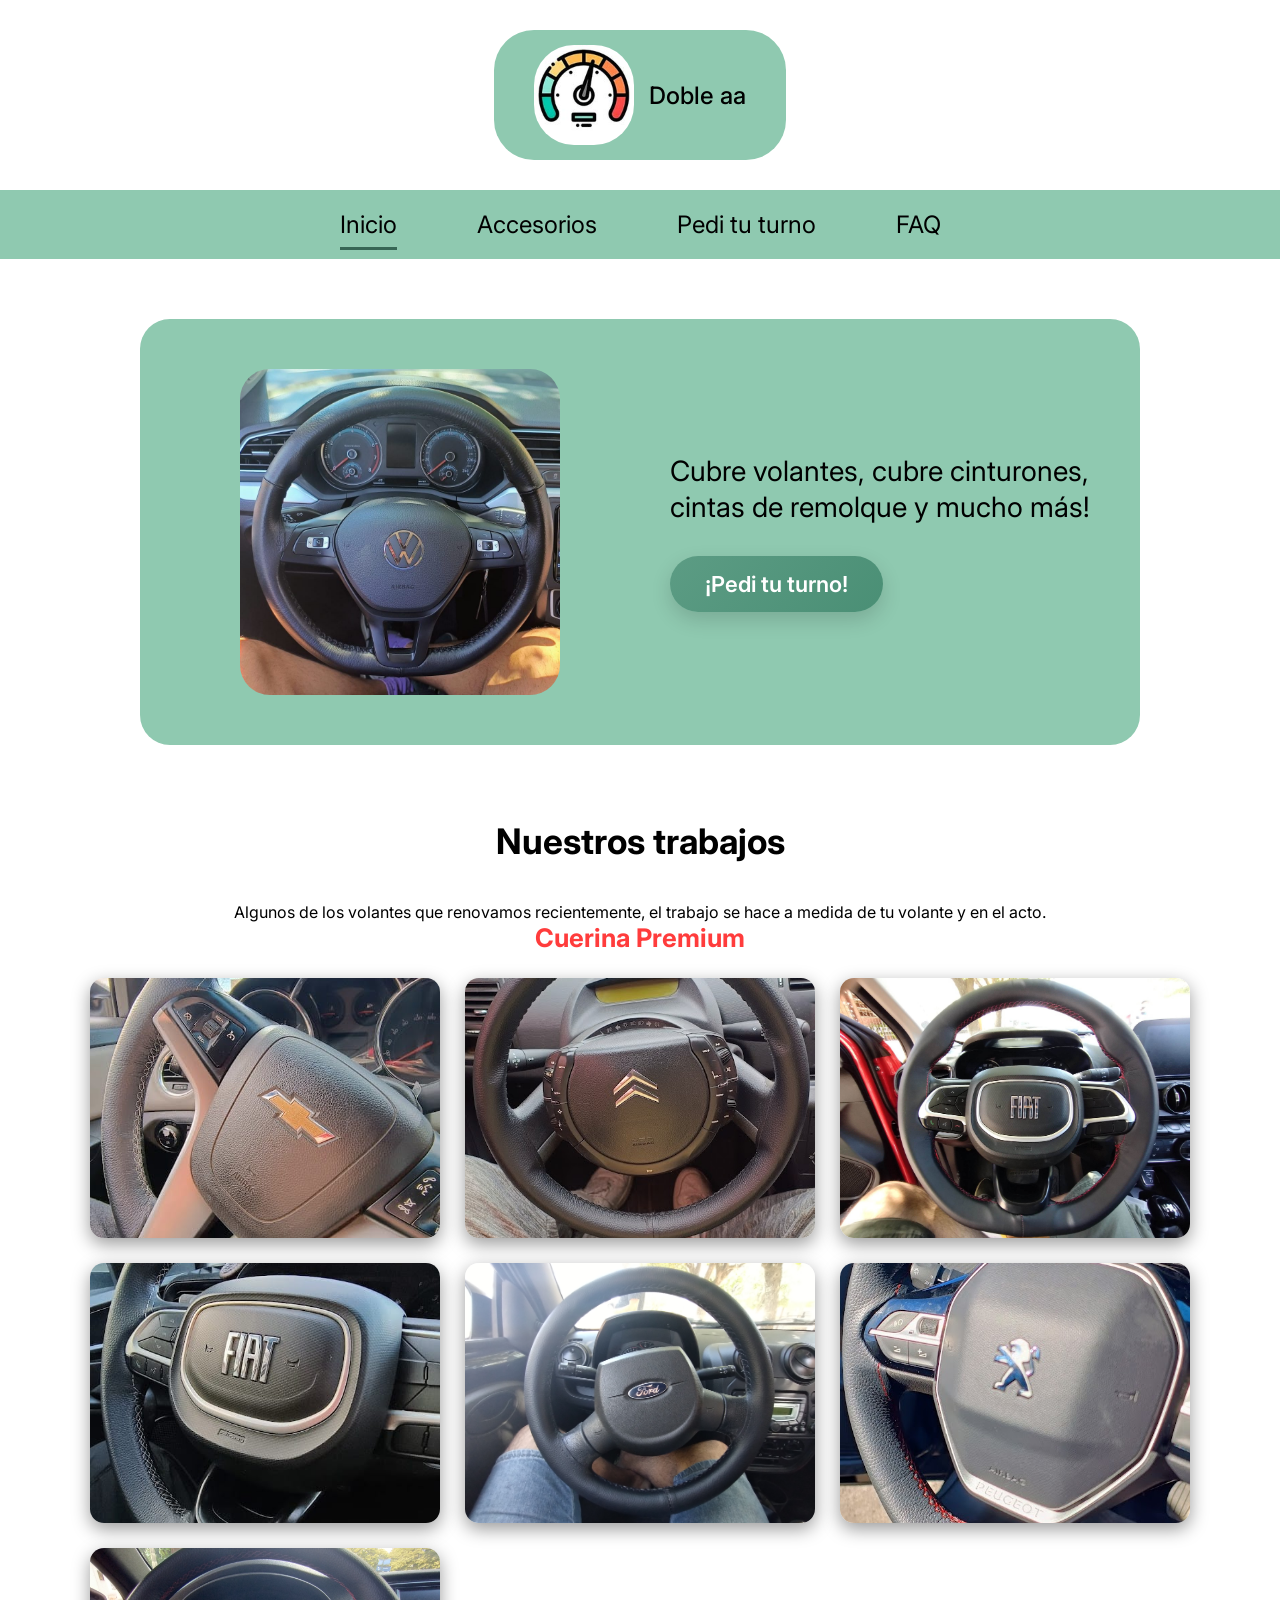
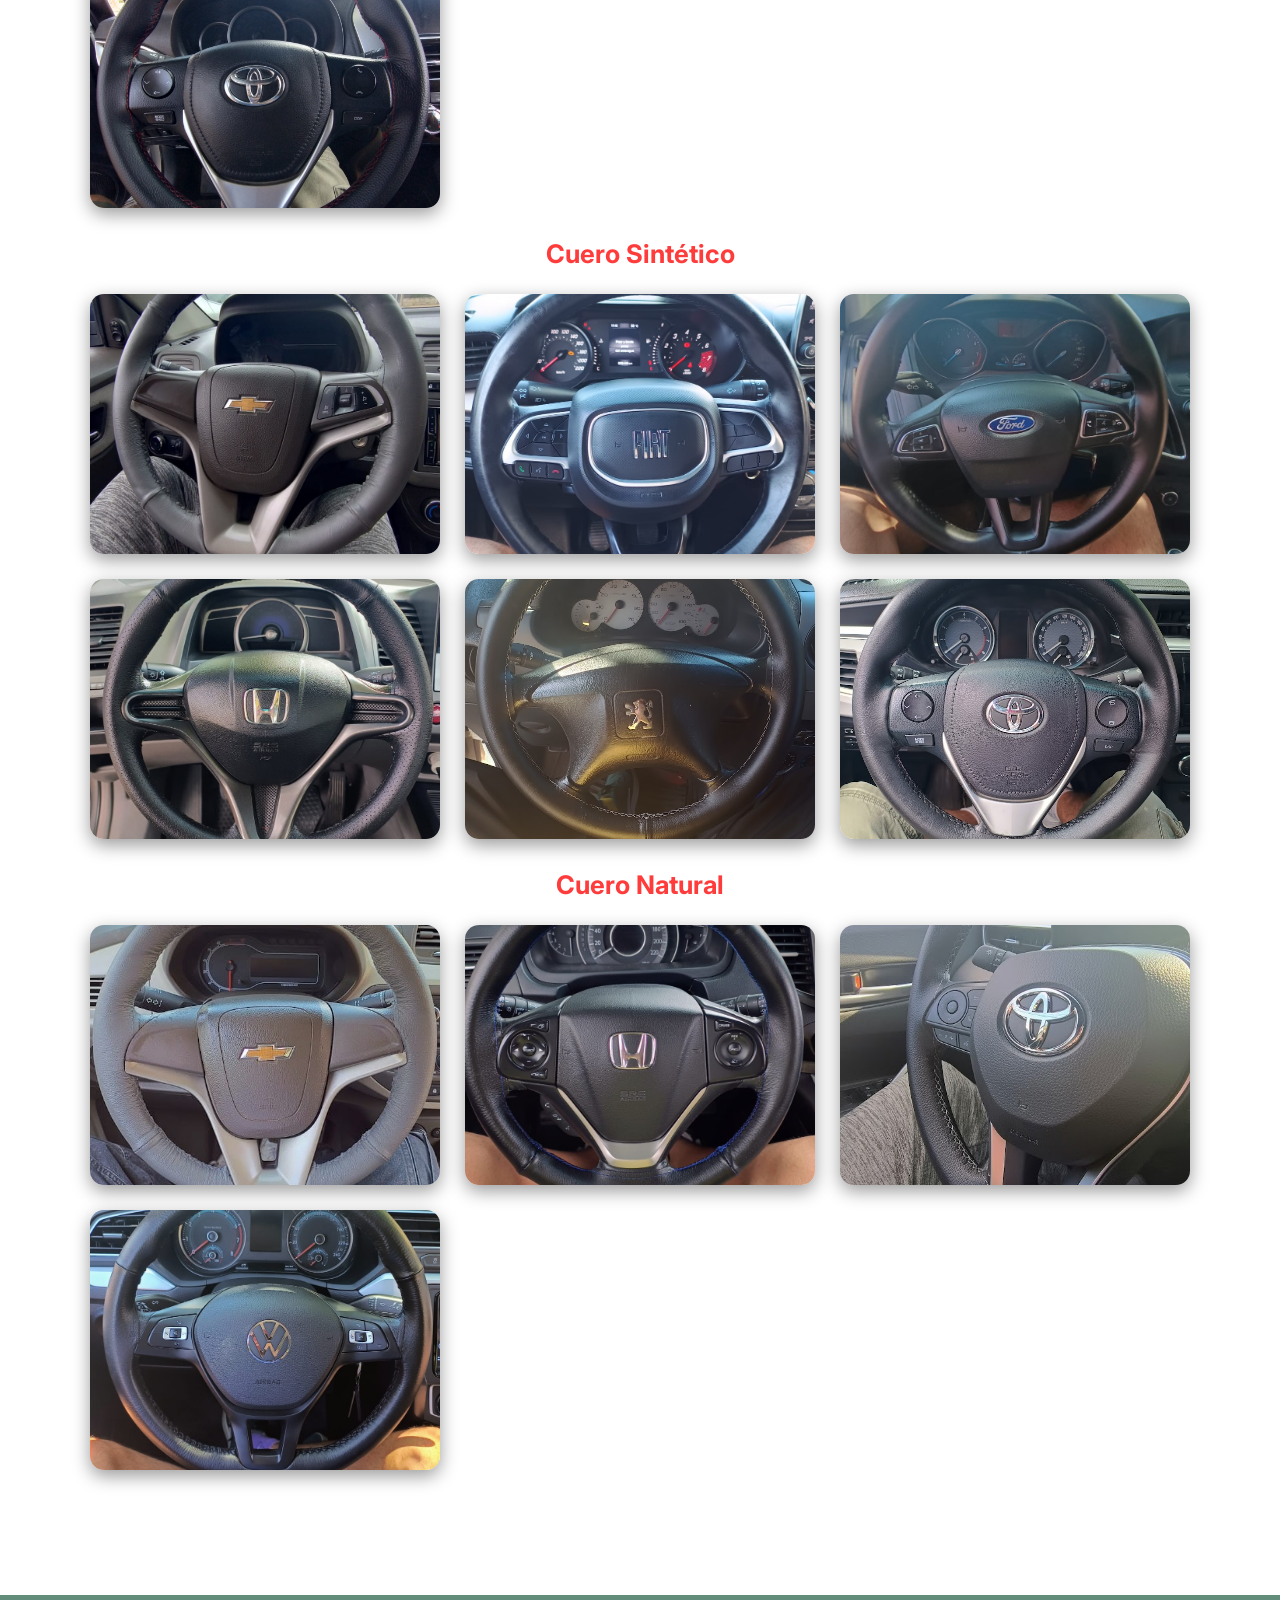
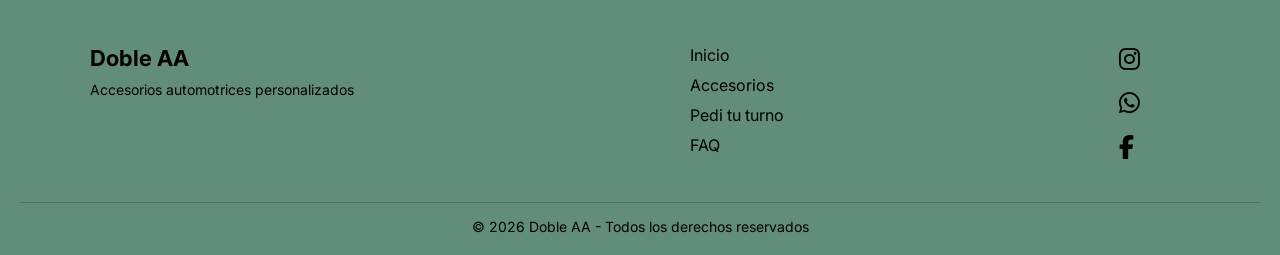
==== frontend/index.html @ 95df5820 "cambiado static por frontend y app por backend" ====
<!DOCTYPE html>
<html lang="es">

<head>
  <meta charset="UTF-8" />
  <meta name="viewport" content="width=device-width, initial-scale=1.0" />
  <title>Doble AA</title>

  <link href="https://fonts.googleapis.com/css2?family=Inter:wght@400;500;600;700&display=swap" rel="stylesheet">
  <link href="https://fonts.googleapis.com/css2?family=Montserrat:wght@400;500;600;700&display=swap" rel="stylesheet">
  <link rel="stylesheet" href="https://cdnjs.cloudflare.com/ajax/libs/font-awesome/6.5.0/css/all.min.css">
  <link rel="stylesheet" href="/frontend/css/styles.css" />
</head>

<body>

  <!-- Header -->
  <header class="header">
    <div class="logo-container">
      <img src="/frontend/assets/logo.jpg" alt="Doble AA Logo" class="logo">
      <h1>Doble aa</h1>
    </div>
  </header>

  <!-- Navbar -->
  <nav class="navbar">
    <a href="#" class="active">Inicio</a>
    <a href="/accesorios">Accesorios</a>
    <a href="/turno">Pedi tu turno</a>
    <a href="/faq">FAQ</a>
  </nav>

  <!-- Hero Section -->
  <section class="hero">
    <div class="hero-content">

      <div class="hero-image">
        <img src="/frontend/assets/volante.jpg" alt="Cubre volante">
      </div>

      <div class="hero-text">
        <p class="description">
          Cubre volantes, cubre cinturones, cintas de remolque y mucho más!
        </p>

        <a href="/frontend/turno.html" class="cta-btn">¡Pedi tu turno!</a>
      </div>

    </div>
  </section>

  <!-- ========================= -->
  <!--        MUESTRAS           -->
  <!-- ========================= -->

  <section class="muestras">

    <h2>Nuestros trabajos</h2>
    <p class="muestras-sub">
      Algunos de los volantes que renovamos recientemente, el trabajo se hace a medida de tu volante y en el acto.
    </p>

    <!-- ================= CUERINA ================= -->
    <div class="categoria">
      <h3>Cuerina Premium</h3>

      <div class="trabajos-grid">

        <div class="trabajo-item">
          <img src="/frontend/img/cuerina/Chevy.jpg" alt="Chevrolet" data-info="Fiat — Costura Gris">
        </div>

        <div class="trabajo-item">
          <img src="/frontend/img/cuerina/Citroen.jpg" alt="Citroen" data-info="Citroen — Costura Gris">
          <div class="trabajo-overlay">
          </div>
        </div>

        <div class="trabajo-item">
          <img src="/frontend/img/cuerina/Cronos.jpg" alt="Fiat Cronos" data-info="Fiat Cronos — Costura Roja">
          <div class="trabajo-overlay">
          </div>
        </div>
        <div class="trabajo-item">
          <img src="/frontend/img/cuerina/CronosGris.jpg" alt="Fiat Cronos" data-info="Fiat Cronos — Costura Gris">
          <div class="trabajo-overlay">
          </div>
        </div>

        <div class="trabajo-item">
          <img src="/frontend/img/cuerina/Ford.jpg" alt="Ford" data-info="Ford — Costura Negra">
          <div class="trabajo-overlay">
          </div>
        </div>

        <div class="trabajo-item">
          <img src="/frontend/img/cuerina/Peugeot.jpg" alt="Peugeot" data-info="Peugeot — Costura Roja">
          <div class="trabajo-overlay">
          </div>
        </div>


        <div class="trabajo-item">
          <img src="/frontend/img/cuerina/Toyota.jpg" alt="Toyota" data-info="Toyota — Costura Roja">
          <div class="trabajo-overlay">
          </div>
        </div>

      </div>
    </div>

    <!-- ================= SINTETICO ================= -->
    <div class="categoria">
      <h3>Cuero Sintético</h3>

      <div class="trabajos-grid">

        <div class="trabajo-item">
          <img src="/frontend/img/sintetico/Chevy.jpg" alt="Chevrolet" data-info="Chevrolet — Costura Negra">
          <div class="trabajo-overlay">
          </div>
        </div>

        <div class="trabajo-item">
          <img src="/frontend/img/sintetico/Fiat.jpg" alt="Fiat" data-info="Fiat — Costura Gris">
          <div class="trabajo-overlay">
          </div>
        </div>

        <div class="trabajo-item">
          <img src="/frontend/img/sintetico/Ford.jpg" alt="Ford" data-info="Ford — Costura Negra">
          <div class="trabajo-overlay">
          </div>
        </div>

        <div class="trabajo-item">
          <img src="/frontend/img/sintetico/Honda.jpg" alt="Honda"
            data-info="Honda — Costura Negra — Conbinado Sintetico Microperforado">
          <div class="trabajo-overlay">
          </div>
        </div>

        <div class="trabajo-item">
          <img src="/frontend/img/sintetico/Peugeot.jpg" alt="Peugeot" data-info="Peugeot — Costura Gris">
          <div class="trabajo-overlay">
          </div>
        </div>

        <div class="trabajo-item">
          <img src="/frontend/img/sintetico/Toyota.jpg" alt="Toyota" data-info="Toyota — Costura Negra">
          <div class="trabajo-overlay">
          </div>
        </div>

      </div>
    </div>

    <!-- ================= NATURAL ================= -->
    <div class="categoria">
      <h3>Cuero Natural</h3>

      <div class="trabajos-grid">

        <div class="trabajo-item">
          <img src="/frontend/img/natural/Chevy.jpg" alt="Chevrolet" data-info="Chevrolet — Costura gris">
          <div class="trabajo-overlay">
          </div>
        </div>

        <div class="trabajo-item">
          <img src="/frontend/img/natural/Honda.jpg" alt="Honda Civic" data-info="Honda Civic — Costura Azul">
          <div class="trabajo-overlay">
          </div>
        </div>

        <div class="trabajo-item">
          <img src="/frontend/img/natural/Toyota.jpeg" alt="Toyota" data-info="Toyota — Costura Negra">
          <div class="trabajo-overlay">
          </div>
        </div>

        <div class="trabajo-item">
          <img src="/frontend/img/natural/volk.jpg" alt="Volkswagen" data-info="Volkswagen — Costura Negra">
          <div class="trabajo-overlay">
          </div>
        </div>

      </div>
    </div>

  </section>



  <!-- React Mount -->
  <div id="root"></div>


  <!-- Footer -->
  <footer class="footer">

    <div class="footer-content">

      <div class="footer-brand">
        <h2>Doble AA</h2>
        <p>Accesorios automotrices personalizados</p>
      </div>

      <div class="footer-links">
        <a href="#">Inicio</a>
        <a href="/accesorios">Accesorios</a>
        <a href="/turno">Pedi tu turno</a>
        <a href="/faq">FAQ</a>
      </div>

      <div class="footer-social">
        <a href="https://www.instagram.com/doble_aa_accesorios_/" target="_blank">
          <i class="fab fa-instagram"></i>
        </a>

        <a href="https://wa.me/5493517501425" target="_blank">
          <i class="fab fa-whatsapp"></i>
        </a>

        <a href="https://www.facebook.com/profile.php?id=100083049946139" target="_blank">
          <i class="fab fa-facebook-f"></i>
        </a>
      </div>

    </div>

    <div class="footer-bottom">
      © 2026 Doble AA - Todos los derechos reservados
    </div>

  </footer>


 <div id="lightbox" class="lightbox">
  <span class="close">&times;</span>

  <span class="nav prev">&#10094;</span>
  <img class="lightbox-img" id="lightbox-img">
  <span class="nav next">&#10095;</span>

  <p class="lightbox-text" id="lightbox-text"></p>
</div>



  <script src="/frontend/js/gallery.js"></script>
</body>

</html>
---- frontend/css/styles.css ----
* {
  margin: 0;
  padding: 0;
  box-sizing: border-box;
}

body {
  font-family: 'Inter', sans-serif;
  background-color: #ffffff;
}

/* ================= HEADER ================= */

.header {
  padding: 30px 0;
  display: flex;
  justify-content: center;
}

.logo-container {
  background-color: #8fc9b0;
  padding: 15px 40px;
  border-radius: 40px;
  display: flex;
  align-items: center;
  gap: 15px;
}

.logo {
  width: 100px;
  border-radius: 40px;
}

.logo-container h1 {
  font-size: 24px;
  font-weight: 500;
}

/* ================= NAVBAR ================= */

.navbar {
  background-color: #8fc9b0;
  display: flex;
  justify-content: center;
  gap: 80px;
  padding: 15px 0;
}

.navbar a {
  text-decoration: none;
  color: black;
  font-size: 24px;
  position: relative;
  padding: 5px 0;
  transition: color 0.3s ease;
}

/* Línea animada */
.navbar a::after {
  content: "";
  position: absolute;
  width: 0%;
  height: 3px;
  background-color: #376655;
  bottom: -6px;
  left: 0;
  transition: width 0.3s ease;
}

.navbar a:hover::after,
.navbar a.active::after {
  width: 100%;
}

.navbar a:hover {
  color: #3e7c65;
}

/* ================= HERO ================= */

.hero {
  display: flex;
  justify-content: center;
  padding: 60px 20px;
}

.hero-content {
  background-color: #8fc9b0;
  border-radius: 30px;
  padding: 50px;
  max-width: 1000px;
  width: 100%;
  display: flex;
  align-items: center;
  gap: 60px;
}

/* Imagen */
.hero-image {
  flex: 1;
  display: flex;
  justify-content: center;
}

.hero-image img {
  width: 80%;
  max-width: 320px;
  border-radius: 30px;
}

/* Texto */
.hero-text {
  flex: 1;
  display: flex;
  flex-direction: column;
  gap: 30px;
}

.description {
  font-family: 'Inter', sans-serif;
  font-size: 28px;
  max-width: 450px;
  line-height: 1.3;
}

/* Botón */
.cta-btn {
  display: inline-block;
  padding: 15px 35px;
  font-size: 22px;
  font-weight: 600;
  color: white;
  background: linear-gradient(135deg, #5c9c84, #4a8f75);
  border-radius: 40px;
  text-decoration: none;
  transition: all 0.3s ease;
  align-self: flex-start;
  box-shadow: 0 8px 20px rgba(0, 0, 0, 0.15);
}

.cta-btn:hover {
  transform: translateY(-4px);
  box-shadow: 0 12px 25px rgba(0, 0, 0, 0.25);
  background: linear-gradient(135deg, #4a8f75, #3e7c65);
}

/* ===== MUESTRAS ===== */


.muestras {
  padding: 15px 20px;
  text-align: center;
}

.muestras h2 {
  font-size: 2.2rem;
  margin-bottom: 40px;
}

/* Categoría */
.categoria {
  margin-bottom: 30px;
}

.categoria h3 {
  font-size: 1.6rem;
  margin-bottom: 25px;
  color: #ff3c3c;
}

/* Grid de trabajos */
.trabajos-grid {
  display: grid;
  grid-template-columns: repeat(auto-fit, minmax(260px, 1fr));
  gap: 25px;
  max-width: 1100px;
  margin: auto;
}

/* Card trabajo */
.trabajo {
  position: relative;
  overflow: hidden;
  border-radius: 12px;
  cursor: pointer;
}

/* Imagen */
.trabajo img {
  width: 100%;
  height: 260px;
  object-fit: cover;
  display: block;
  transition: transform 0.4s ease;
}

/* Hover zoom */
.trabajo:hover img {
  transform: scale(1.08);
  transition: 0.3s ease;
}

/* HOVER */
.trabajos-grid img:hover {
  transform: scale(1.04);
  box-shadow: 0 10px 20px rgba(0, 0, 0, 0.2);
}

/* Cinta inferior */
.info-trabajo {
  position: absolute;
  bottom: 0;
  width: 100%;
  padding: 12px;
  background: linear-gradient(to top,
      rgba(0, 0, 0, 0.85),
      rgba(0, 0, 0, 0.2));
  text-align: center;
}

/* Texto */
.info-trabajo p {
  margin: 0;
  font-size: 1rem;
  font-weight: 600;
}

.trabajo-item {
  position: relative;
  border-radius: 14px;
  overflow: hidden;
  box-shadow: 0 6px 18px rgba(0, 0, 0, 0.4);
}

/* Hover */
.trabajo-item:hover {
  transform: translateY(-6px);
  box-shadow: 0 12px 28px rgba(0, 0, 0, 0.6);
}

/* Imagen */
.trabajo-item img {
  width: 100%;
  height: 260px;
  object-fit: cover;
  display: block;
  transition: transform 0.4s ease;
}

/* Zoom imagen */
.trabajo-item:hover img {
  transform: scale(1.08);
}

.trabajo-info {
  position: absolute;
  bottom: 0;
  left: 0;
  width: 100%;
  padding: 14px;
  background: transparent;
  color: white;
  text-align: center;
}

/* Texto principal */
.trabajo-info h4 {
  margin: 0;
  font-size: 1.05rem;
  font-weight: 700;
}

/* Texto secundario */
.trabajo-info p {
  margin: 4px 0 0;
  font-size: 0.9rem;
  opacity: 0.9;
}

/*============== LightBox===================0*/

/* LIGHTBOX */
.lightbox {
  position: fixed;
  top: 0;
  left: 0;
  width: 100%;
  height: 100%;

  background: rgba(0,0,0,0.85);

  display: flex;
  flex-direction: column;
  justify-content: center;
  align-items: center;

  opacity: 0;
  visibility: hidden;
  transition: 0.3s ease;

  z-index: 999;
}

.lightbox.active {
  opacity: 1;
  visibility: visible;
}

.lightbox-img {
  max-width: 90%;
  max-height: 75vh;
  border-radius: 14px;
  box-shadow: 0 20px 50px rgba(0,0,0,0.5);
  animation: zoomIn 0.3s ease;
}

.lightbox-text {
  color: white;
  font-size: 22px;
  margin-top: 20px;
  text-align: center;
  font-weight: 500;
}

/* botón cerrar */
.close {
  position: absolute;
  top: 30px;
  right: 40px;
  font-size: 40px;
  color: white;
  cursor: pointer;
}

@keyframes zoomIn {
  from {
    transform: scale(0.85);
    opacity: 0;
  }
  to {
    transform: scale(1);
    opacity: 1;
  }
}




/* ================= FOOTER ================= */

.footer {
  background-color: #628d7a;
  margin-top: 80px;
  padding: 50px 20px 20px;
}

.footer-content {
  max-width: 1100px;
  margin: 0 auto;
  display: flex;
  justify-content: space-between;
  gap: 40px;
  flex-wrap: wrap;
}

.footer-brand h2 {
  font-size: 22px;
  margin-bottom: 10px;
}

.footer-brand p {
  font-size: 14px;
}

.footer-links,
.footer-social {
  display: flex;
  flex-direction: column;
  gap: 10px;
}

.footer-social {
  display: flex;
  gap: 15px;
  font-size: 24px;
  padding-right: 50px;
}

.footer-social a {
  color: black;
  transition: all 0.3s ease;
}

.footer-social a:hover {
  transform: translateY(-5px);
}

/* Colores oficiales en hover */
.footer-social a:nth-child(1):hover {
  color: #E4405F;
  /* Instagram */
}

.footer-social a:nth-child(2):hover {
  color: #25D366;
  /* WhatsApp */
}

.footer-social a:nth-child(3):hover {
  color: #1877F2;
  /* Facebook */
}

.footer a {
  text-decoration: none;
  color: black;
  transition: color 0.3s ease;
}

.footer a:hover {
  color: #376655;
}

.footer-bottom {
  text-align: center;
  margin-top: 40px;
  font-size: 14px;
  border-top: 1px solid rgba(0, 0, 0, 0.2);
  padding-top: 15px;
}

/* FLECHAS LIGHTBOX */
.nav {
  position: absolute;
  top: 50%;
  transform: translateY(-50%);
  font-size: 50px;
  color: white;
  cursor: pointer;
  padding: 10px 18px;
  user-select: none;
  transition: 0.25s;
  border-radius: 10px;
}

.nav:hover {
  background: rgba(255,255,255,0.15);
}

.prev {
  left: 30px;
}

.next {
  right: 30px;
}

/* mobile */
@media (max-width:768px){
  .nav{
    font-size: 36px;
    padding: 8px 14px;
  }
}






/* ================= RESPONSIVE ================= */

@media (max-width: 900px) {

  .hero-content {
    flex-direction: column;
    text-align: center;
    padding: 40px;
  }

  .logo {
    width: 70px;
  }

  .hero-text {
    align-items: center;
  }

  .cta-btn {
    align-self: center;
  }

  .navbar {
    gap: 30px;
  }

  .description {
    font-size: 24px;
  }

}

@media (max-width: 768px) {

  .navbar {
    flex-wrap: wrap;
    gap: 20px;
  }

  .navbar a {
    font-size: 18px;
  }

  .hero-content {
    padding: 30px 20px;
  }

  .hero-image img {
    max-width: 260px;
  }

  .description {
    font-size: 22px;
  }

  .cta-btn {
    font-size: 20px;
  }


  .productos-grid {
    grid-template-columns: repeat(2, 1fr);
  }

  .map-container iframe {
    height: 220px;
  }

  .cta-whatsapp {
    font-size: 20px;
  }

  .cta-whatsapp a {
    font-size: 22px;
  }

  .footer-content {
    flex-direction: column;
    align-items: center;
    text-align: center;
  }

  .footer-social {
    flex-direction: row;
    /* 👈 horizontal */
    justify-content: center;
    padding-right: 0px;
    gap: 50px;
    /* quitamos el padding */
    margin-top: 10px;
  }

  .trabajos-grid {
    grid-template-columns: 1fr;
  }

  .trabajos-grid img {
    height: 220px;
  }

  .muestras h2 {
    font-size: 1.8rem;
  }

  .categoria h3 {
    font-size: 1.4rem;
  }

  .trabajo img {
    height: 220px;
  }

  .trabajo-item img {
    height: 220px;
  }

}

@media (max-width: 480px) {
  .productos-grid {
    grid-template-columns: 1fr;
  }
}
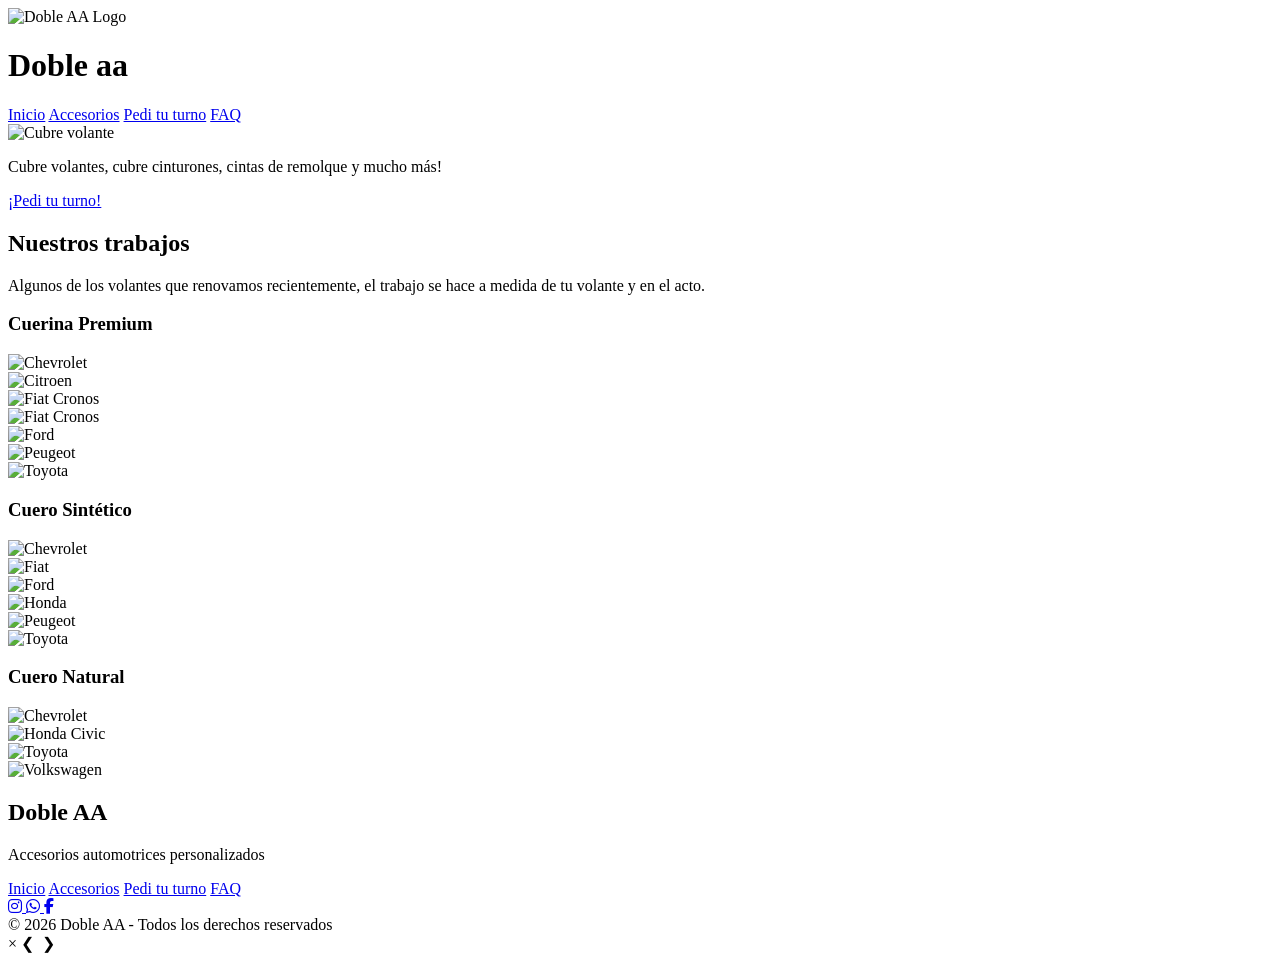
==== commit a4b54848: "agregado el html" ====
--- a/frontend/index.html
+++ b/frontend/index.html
@@ -9,7 +9,7 @@
   <link href="https://fonts.googleapis.com/css2?family=Inter:wght@400;500;600;700&display=swap" rel="stylesheet">
   <link href="https://fonts.googleapis.com/css2?family=Montserrat:wght@400;500;600;700&display=swap" rel="stylesheet">
   <link rel="stylesheet" href="https://cdnjs.cloudflare.com/ajax/libs/font-awesome/6.5.0/css/all.min.css">
-  <link rel="stylesheet" href="/frontend/css/styles.css" />
+  <link rel="stylesheet" href="/css/styles.css" />
 </head>
 
 <body>
@@ -17,7 +17,7 @@
   <!-- Header -->
   <header class="header">
     <div class="logo-container">
-      <img src="/frontend/assets/logo.jpg" alt="Doble AA Logo" class="logo">
+      <img src="/assets/logo.jpg" alt="Doble AA Logo" class="logo">
       <h1>Doble aa</h1>
     </div>
   </header>
@@ -25,9 +25,9 @@
   <!-- Navbar -->
   <nav class="navbar">
     <a href="#" class="active">Inicio</a>
-    <a href="/accesorios">Accesorios</a>
-    <a href="/turno">Pedi tu turno</a>
-    <a href="/faq">FAQ</a>
+    <a href="/accesorios.html">Accesorios</a>
+    <a href="/turno.html">Pedi tu turno</a>
+    <a href="/faq.html">FAQ</a>
   </nav>
 
   <!-- Hero Section -->
@@ -35,7 +35,7 @@
     <div class="hero-content">
 
       <div class="hero-image">
-        <img src="/frontend/assets/volante.jpg" alt="Cubre volante">
+        <img src="/assets/volante.jpg" alt="Cubre volante">
       </div>
 
       <div class="hero-text">
@@ -43,7 +43,7 @@
           Cubre volantes, cubre cinturones, cintas de remolque y mucho más!
         </p>
 
-        <a href="/frontend/turno.html" class="cta-btn">¡Pedi tu turno!</a>
+        <a href="/turno.html" class="cta-btn">¡Pedi tu turno!</a>
       </div>
 
     </div>
@@ -67,41 +67,41 @@
       <div class="trabajos-grid">
 
         <div class="trabajo-item">
-          <img src="/frontend/img/cuerina/Chevy.jpg" alt="Chevrolet" data-info="Fiat — Costura Gris">
-        </div>
-
-        <div class="trabajo-item">
-          <img src="/frontend/img/cuerina/Citroen.jpg" alt="Citroen" data-info="Citroen — Costura Gris">
-          <div class="trabajo-overlay">
-          </div>
-        </div>
-
-        <div class="trabajo-item">
-          <img src="/frontend/img/cuerina/Cronos.jpg" alt="Fiat Cronos" data-info="Fiat Cronos — Costura Roja">
-          <div class="trabajo-overlay">
-          </div>
-        </div>
-        <div class="trabajo-item">
-          <img src="/frontend/img/cuerina/CronosGris.jpg" alt="Fiat Cronos" data-info="Fiat Cronos — Costura Gris">
-          <div class="trabajo-overlay">
-          </div>
-        </div>
-
-        <div class="trabajo-item">
-          <img src="/frontend/img/cuerina/Ford.jpg" alt="Ford" data-info="Ford — Costura Negra">
-          <div class="trabajo-overlay">
-          </div>
-        </div>
-
-        <div class="trabajo-item">
-          <img src="/frontend/img/cuerina/Peugeot.jpg" alt="Peugeot" data-info="Peugeot — Costura Roja">
-          <div class="trabajo-overlay">
-          </div>
-        </div>
-
-
-        <div class="trabajo-item">
-          <img src="/frontend/img/cuerina/Toyota.jpg" alt="Toyota" data-info="Toyota — Costura Roja">
+          <img src="/img/cuerina/Chevy.jpg" alt="Chevrolet" data-info="Fiat — Costura Gris">
+        </div>
+
+        <div class="trabajo-item">
+          <img src="/img/cuerina/Citroen.jpg" alt="Citroen" data-info="Citroen — Costura Gris">
+          <div class="trabajo-overlay">
+          </div>
+        </div>
+
+        <div class="trabajo-item">
+          <img src="/img/cuerina/Cronos.jpg" alt="Fiat Cronos" data-info="Fiat Cronos — Costura Roja">
+          <div class="trabajo-overlay">
+          </div>
+        </div>
+        <div class="trabajo-item">
+          <img src="/img/cuerina/CronosGris.jpg" alt="Fiat Cronos" data-info="Fiat Cronos — Costura Gris">
+          <div class="trabajo-overlay">
+          </div>
+        </div>
+
+        <div class="trabajo-item">
+          <img src="/img/cuerina/Ford.jpg" alt="Ford" data-info="Ford — Costura Negra">
+          <div class="trabajo-overlay">
+          </div>
+        </div>
+
+        <div class="trabajo-item">
+          <img src="/img/cuerina/Peugeot.jpg" alt="Peugeot" data-info="Peugeot — Costura Roja">
+          <div class="trabajo-overlay">
+          </div>
+        </div>
+
+
+        <div class="trabajo-item">
+          <img src="/img/cuerina/Toyota.jpg" alt="Toyota" data-info="Toyota — Costura Roja">
           <div class="trabajo-overlay">
           </div>
         </div>
@@ -116,38 +116,38 @@
       <div class="trabajos-grid">
 
         <div class="trabajo-item">
-          <img src="/frontend/img/sintetico/Chevy.jpg" alt="Chevrolet" data-info="Chevrolet — Costura Negra">
-          <div class="trabajo-overlay">
-          </div>
-        </div>
-
-        <div class="trabajo-item">
-          <img src="/frontend/img/sintetico/Fiat.jpg" alt="Fiat" data-info="Fiat — Costura Gris">
-          <div class="trabajo-overlay">
-          </div>
-        </div>
-
-        <div class="trabajo-item">
-          <img src="/frontend/img/sintetico/Ford.jpg" alt="Ford" data-info="Ford — Costura Negra">
-          <div class="trabajo-overlay">
-          </div>
-        </div>
-
-        <div class="trabajo-item">
-          <img src="/frontend/img/sintetico/Honda.jpg" alt="Honda"
+          <img src="/img/sintetico/Chevy.jpg" alt="Chevrolet" data-info="Chevrolet — Costura Negra">
+          <div class="trabajo-overlay">
+          </div>
+        </div>
+
+        <div class="trabajo-item">
+          <img src="/img/sintetico/Fiat.jpg" alt="Fiat" data-info="Fiat — Costura Gris">
+          <div class="trabajo-overlay">
+          </div>
+        </div>
+
+        <div class="trabajo-item">
+          <img src="/img/sintetico/Ford.jpg" alt="Ford" data-info="Ford — Costura Negra">
+          <div class="trabajo-overlay">
+          </div>
+        </div>
+
+        <div class="trabajo-item">
+          <img src="/img/sintetico/Honda.jpg" alt="Honda"
             data-info="Honda — Costura Negra — Conbinado Sintetico Microperforado">
           <div class="trabajo-overlay">
           </div>
         </div>
 
         <div class="trabajo-item">
-          <img src="/frontend/img/sintetico/Peugeot.jpg" alt="Peugeot" data-info="Peugeot — Costura Gris">
-          <div class="trabajo-overlay">
-          </div>
-        </div>
-
-        <div class="trabajo-item">
-          <img src="/frontend/img/sintetico/Toyota.jpg" alt="Toyota" data-info="Toyota — Costura Negra">
+          <img src="/img/sintetico/Peugeot.jpg" alt="Peugeot" data-info="Peugeot — Costura Gris">
+          <div class="trabajo-overlay">
+          </div>
+        </div>
+
+        <div class="trabajo-item">
+          <img src="/img/sintetico/Toyota.jpg" alt="Toyota" data-info="Toyota — Costura Negra">
           <div class="trabajo-overlay">
           </div>
         </div>
@@ -162,25 +162,25 @@
       <div class="trabajos-grid">
 
         <div class="trabajo-item">
-          <img src="/frontend/img/natural/Chevy.jpg" alt="Chevrolet" data-info="Chevrolet — Costura gris">
-          <div class="trabajo-overlay">
-          </div>
-        </div>
-
-        <div class="trabajo-item">
-          <img src="/frontend/img/natural/Honda.jpg" alt="Honda Civic" data-info="Honda Civic — Costura Azul">
-          <div class="trabajo-overlay">
-          </div>
-        </div>
-
-        <div class="trabajo-item">
-          <img src="/frontend/img/natural/Toyota.jpeg" alt="Toyota" data-info="Toyota — Costura Negra">
-          <div class="trabajo-overlay">
-          </div>
-        </div>
-
-        <div class="trabajo-item">
-          <img src="/frontend/img/natural/volk.jpg" alt="Volkswagen" data-info="Volkswagen — Costura Negra">
+          <img src="/img/natural/Chevy.jpg" alt="Chevrolet" data-info="Chevrolet — Costura gris">
+          <div class="trabajo-overlay">
+          </div>
+        </div>
+
+        <div class="trabajo-item">
+          <img src="/img/natural/Honda.jpg" alt="Honda Civic" data-info="Honda Civic — Costura Azul">
+          <div class="trabajo-overlay">
+          </div>
+        </div>
+
+        <div class="trabajo-item">
+          <img src="/img/natural/Toyota.jpeg" alt="Toyota" data-info="Toyota — Costura Negra">
+          <div class="trabajo-overlay">
+          </div>
+        </div>
+
+        <div class="trabajo-item">
+          <img src="/img/natural/volk.jpg" alt="Volkswagen" data-info="Volkswagen — Costura Negra">
           <div class="trabajo-overlay">
           </div>
         </div>
@@ -208,9 +208,9 @@
 
       <div class="footer-links">
         <a href="#">Inicio</a>
-        <a href="/accesorios">Accesorios</a>
-        <a href="/turno">Pedi tu turno</a>
-        <a href="/faq">FAQ</a>
+        <a href="/accesorios.html">Accesorios</a>
+        <a href="/turno.html">Pedi tu turno</a>
+        <a href="/faq.html">FAQ</a>
       </div>
 
       <div class="footer-social">
@@ -248,7 +248,7 @@
 
 
 
-  <script src="/frontend/js/gallery.js"></script>
+  <script src="/js/gallery.js"></script>
 </body>
 
 </html>
